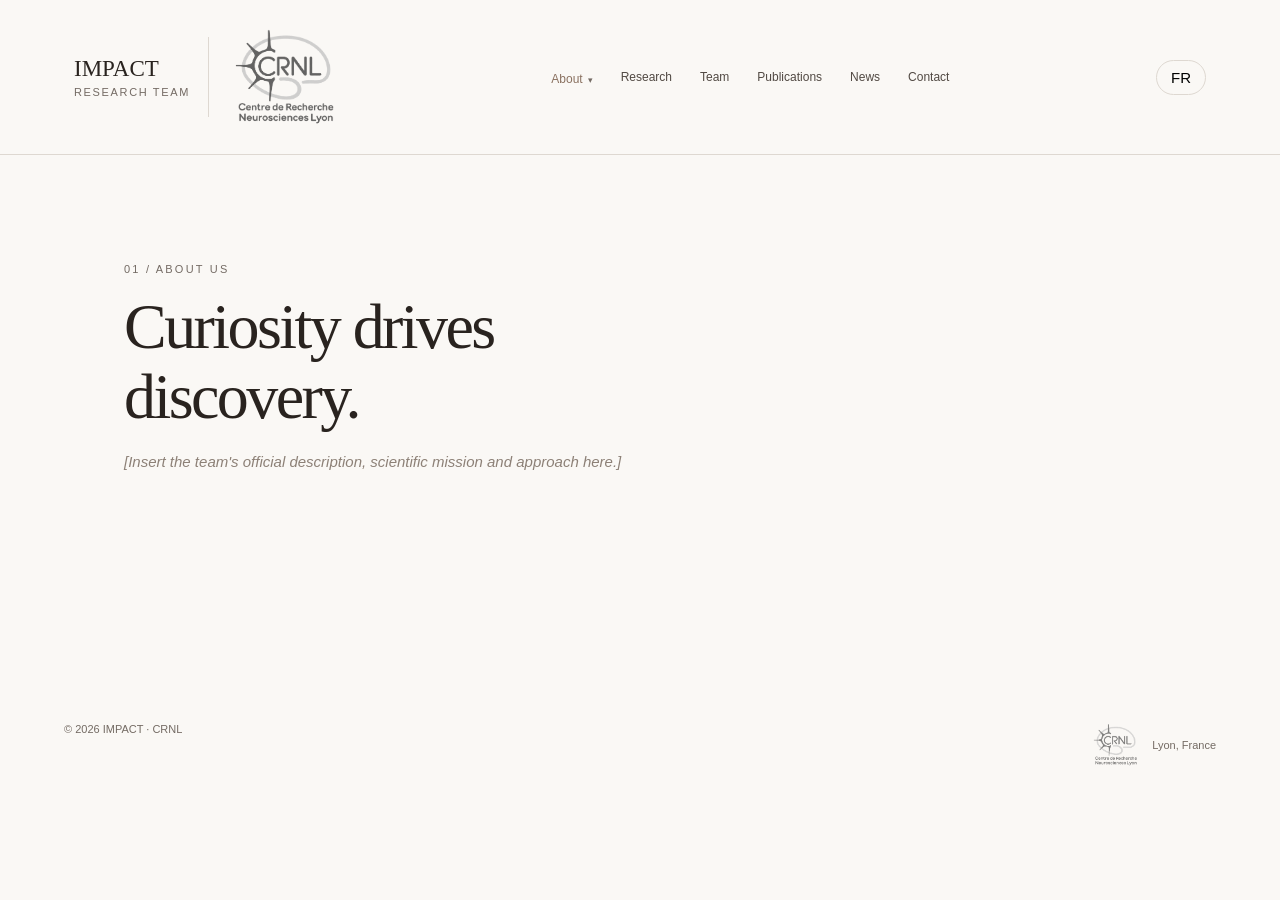
==== about.html @ 152c6921 "Add files via upload" ====
<!doctype html>
<html lang="en">
 <head>
  <meta charset="utf-8"/>
  <meta content="width=device-width, initial-scale=1" name="viewport"/>
  <meta content="IMPACT, a research team at the Centre de Recherche en Neurosciences de Lyon (CRNL)." name="description"/>
  <title>About — IMPACT · CRNL</title>
  <link rel="stylesheet" href="style.css"/>
 </head>
 <body data-page="about">
  <header>
   <div class="nav">

<!-- IMPACT TEAM AND CRNL AFFILIATION -->
<div class="brand-group">

  <a class="logo" href="index.html">
    IMPACT
    <small>RESEARCH TEAM</small>
  </a>

  <div class="brand-divider"></div>

  <a
    class="crnl-brand"
    href="https://www.crnl.fr/"
    target="_blank"
    rel="noopener noreferrer"
    aria-label="Centre de Recherche en Neurosciences de Lyon"
  >
    <img
      src="crnl-logo.png"
      alt="CRNL – Centre de Recherche en Neurosciences de Lyon"
      title="Centre de Recherche en Neurosciences de Lyon"
      class="crnl-logo"
      onerror="this.closest('.crnl-brand').style.display='none'; document.querySelector('.brand-divider').style.display='none';"
    />
  </a>

</div>

    <nav>
     <div class="dropdown">
      <a data-en="About" data-fr="À propos" href="about.html" data-page="about">About</a>
      <div class="dropdown-menu">
       <div class="dropdown-menu-inner">
        <a data-en="A CRNL team" data-fr="Une équipe du CRNL" href="about.html">A CRNL team</a>
       </div>
      </div>
     </div>
     <a data-en="Research" data-fr="Recherche" href="research.html" data-page="research">Research</a>
     <a data-en="Team" data-fr="Équipe" href="team.html" data-page="team">Team</a>
     <a href="publications.html" data-page="publications">Publications</a>
     <a data-en="News" data-fr="Actualités" href="news.html" data-page="news">News</a>
     <a href="contact.html" data-page="contact">Contact</a>
    </nav>
    <button aria-label="Change language" class="language" id="language">
     FR
    </button>
   </div>
  </header>
  <main class="page">
   <section class="section" id="about">
    <div class="eyebrow" data-en="01 / About us" data-fr="01 / À propos">
     01 / About us
    </div>
    <h2 data-en="Curiosity drives&lt;br&gt;discovery." data-fr="La curiosité nourrit&lt;br&gt;la découverte.">
     Curiosity drives
     <br/>
     discovery.
    </h2>
    <p class="intro placeholder" data-en="[Insert the team's official description, scientific mission and approach here.]" data-fr="[Insérer ici la présentation officielle de l'équipe, ses objectifs scientifiques et son approche.]">
     [Insert the team's official description, scientific mission and approach here.]
    </p>
   </section>
  </main>
  <footer>
   <span>
    ©
    <span id="year">
    </span>
    IMPACT · CRNL
   </span>
   <a class="footer-brand" href="https://www.crnl.fr/" target="_blank" rel="noopener noreferrer">
    <img src="crnl-logo.png" alt="CRNL" class="footer-logo" onerror="this.style.display='none'"/>
    Lyon, France
   </a>
  </footer>
  <script src="main.js"></script>
 </body>
</html>
---- style.css ----
:root {
  --paper:#faf8f5;
  --ink:#29231f;
  --soft:#f0ebe5;
  --line:#ded8d1;
  --muted:#746b64;
  --accent:#8a7160;
}

* {
  box-sizing:border-box;
}

html {
  scroll-behavior:smooth;
}

body {
  margin:0;
  background:var(--paper);
  color:var(--ink);
  font-family:Arial,Helvetica,sans-serif;
  font-size:15px;
}

h1,h2,h3,.logo,.serif {
  font-family:Georgia,'Times New Roman',serif;
  font-weight:400;
}

a {
  color:inherit;
  text-decoration:none;
}

button {
  font:inherit;
}

header {
  position:relative;
  z-index:3;
  border-bottom:1px solid var(--line);
}

.nav {
  max-width:1260px;
  margin:auto;
  padding:27px 5%;
  display:flex;
  justify-content:space-between;
  align-items:center;
  gap:20px;
}

.logo {
  font-size:23px;
  white-space:nowrap;
}

.logo small {
  font:11px Arial,sans-serif;
  letter-spacing:.15em;
  color:var(--muted);
  display:block;
  margin-top:4px;
}

nav {
  display:flex;
  gap:28px;
  align-items:center;
}

nav a {
  font-size:12px;
  color:#514943;
}

nav a:hover,.link:hover {
  color:var(--accent);
}

.language {
  background:transparent;
  border:1px solid var(--line);
  border-radius:30px;
  padding:8px 14px;
  cursor:pointer;
}

.hero {
  max-width:1260px;
  margin:auto;
  min-height:610px;
  padding:55px 5% 25px;
  display:grid;
  grid-template-columns:1.06fr .94fr;
  align-items:center;
  gap:20px;
}

.eyebrow {
  font-size:11px;
  letter-spacing:.2em;
  text-transform:uppercase;
  color:var(--muted);
  line-height:1.8;
}

.hero h1 {
  font-size:clamp(65px,8.5vw,128px);
  letter-spacing:-.065em;
  line-height:.99;
  margin:34px 0 26px;
}

.hero h1 em {
  font-weight:400;
}

.hero p {
  max-width:410px;
  line-height:1.8;
  color:var(--muted);
  font-size:15px;
}

.link {
  display:inline-block;
  margin-top:25px;
  padding-bottom:8px;
  border-bottom:1px solid var(--ink);
  font-size:13px;
}

.link span {
  margin-left:22px;
}

.brain-wrap {
  position:relative;
  display:flex;
  justify-content:center;
  align-items:center;
  min-height:430px;
}

.brain {
  width:100%;
  max-width:610px;
  object-fit:contain;
  animation:float 8s ease-in-out infinite;
  filter:drop-shadow(0 18px 25px rgba(60,45,35,.08));
}

.brain-wrap:after {
  content:'NEURAL NETWORKS  /  IMPACT';
  position:absolute;
  bottom:15px;
  right:0;
  font-size:9px;
  letter-spacing:.22em;
  color:#a49a91;
}

@keyframes float {
  0%,100% {
    transform:translateY(0) rotate(-1deg);
  }

  50% {
    transform:translateY(-17px) rotate(1deg);
  }

}

.strip {
  border-top:1px solid var(--line);
  border-bottom:1px solid var(--line);
  background:#f5f1ec;
}

.strip-inner {
  max-width:1260px;
  margin:auto;
  display:grid;
  grid-template-columns:1.3fr repeat(3,1fr);
  min-height:125px;
}

.strip-intro,.strip-item {
  padding:28px 25px;
  border-right:1px solid var(--line);
}

.strip-intro {
  font:29px/1.15 Georgia,serif;
}

.strip-item {
  display:flex;
  align-items:center;
  justify-content:space-between;
  gap:10px;
  font-size:13px;
}

.strip-item span {
  color:#9b8c80;
}

.section {
  max-width:1160px;
  margin:auto;
  padding:105px 5%;
}

.section-head {
  display:flex;
  align-items:end;
  justify-content:space-between;
  gap:25px;
  margin-bottom:35px;
}

.section h2 {
  font-size:clamp(38px,5vw,65px);
  letter-spacing:-.04em;
  line-height:1.1;
  margin:12px 0;
}

.intro {
  max-width:700px;
  color:var(--muted);
  line-height:1.9;
}

.tiles {
  display:grid;
  grid-template-columns:repeat(3,1fr);
  gap:16px;
}

.tile {
  min-height:260px;
  background:#f1ede8;
  padding:28px;
  display:flex;
  flex-direction:column;
  justify-content:space-between;
}

.tile:nth-child(2) {
  background:#ebe4dd;
}

.tile:nth-child(3) {
  background:#e7e0d8;
}

.tile .number {
  font:12px Arial;
  color:#8d8177;
}

.tile h3 {
  font-size:29px;
  line-height:1.2;
  margin:0 0 10px;
}

.tile p {
  color:var(--muted);
  line-height:1.7;
  margin:0;
  font-size:13px;
}

.simple-list {
  border-top:1px solid var(--line);
}

.simple-list a,.simple-list .entry {
  padding:22px 0;
  border-bottom:1px solid var(--line);
  display:flex;
  align-items:center;
  justify-content:space-between;
  gap:20px;
}

.simple-list strong {
  font-weight:400;
  font-size:16px;
}

.simple-list span {
  color:var(--muted);
  font-size:12px;
}

.contact {
  background:#eee8e1;
  max-width:none;
}

.contact .inner {
  max-width:1050px;
  margin:auto;
  padding:90px 5%;
}

.contact h2 {
  font-size:clamp(44px,7vw,88px);
  margin:15px 0;
}

footer {
  padding:28px 5%;
  display:flex;
  justify-content:space-between;
  gap:15px;
  color:var(--muted);
  font-size:11px;
}

.placeholder {
  font-style:italic;
  color:#8d8177;
}

@media(max-width:800px) {
  .nav {
    flex-wrap:wrap;
  }

  .nav nav {
    order:3;
    width:100%;
    overflow:auto;
    gap:18px;
  }

  .hero {
    grid-template-columns:1fr;
    padding-top:65px;
    min-height:0;
  }

  .hero h1 {
    font-size:clamp(60px,14vw,100px);
  }

  .brain-wrap {
    min-height:270px;
  }

  .brain {
    max-width:430px;
  }

  .strip-inner {
    grid-template-columns:1fr 1fr;
  }

  .strip-intro,.strip-item {
    border-bottom:1px solid var(--line);
  }

  .tiles {
    grid-template-columns:1fr;
  }

  .tile {
    min-height:190px;
  }

  .section {
    padding:75px 6%;
  }

  .section-head {
    align-items:start;
    flex-direction:column;
  }

}

@media(prefers-reduced-motion:reduce) {
  .brain {
    animation:none;
  }

  html {
    scroll-behavior:auto;
  }

}
   
/* =====================================
   IMPACT + CRNL (minimal)
   ===================================== */

.brand-group {
  display: flex;
  align-items: center;
  gap: 18px;
}

.brand-divider {
  width: 1px;
  height: 80px;
  background: var(--line);
}

.crnl-brand {
  display: flex;
  align-items: center;
}

/* Logo in soft grey, original colours on hover */
.crnl-logo {
  height: 100px;
  width: auto;
  object-fit: contain;
  filter: grayscale(1);
  opacity: .75;
  transition: filter .3s, opacity .3s;
}

.crnl-brand:hover .crnl-logo {
  filter: none;
  opacity: 1;
}

/* Small affiliation line above the title */
.affiliation {
  font-size: 11px;
  letter-spacing: .2em;
  text-transform: uppercase;
  color: var(--accent);
}

/* Footer logo */
.footer-brand {
  display: flex;
  align-items: center;
  gap: 10px;
}

.footer-logo {
  height: 44px;
  width: auto;
  filter: grayscale(1);
  opacity: .6;
}

@media (max-width: 800px) {
  .brand-group { gap: 12px; }
  .crnl-logo { height: 64px; }
  .brand-divider { height: 50px; }
}

/* =====================================
   DROPDOWN MENU (hover on "About")
   ===================================== */

.dropdown {
  position: relative;
}

.dropdown > a::after {
  content: '\25BE';
  font-size: 9px;
  margin-left: 5px;
  color: var(--muted);
}

.dropdown-menu {
  position: absolute;
  top: 100%;
  left: -18px;
  min-width: 190px;
  padding: 18px 0 8px;
  opacity: 0;
  visibility: hidden;
  transform: translateY(-4px);
  transition: opacity .2s, transform .2s, visibility .2s;
}

.dropdown-menu-inner {
  background: var(--paper);
  border: 1px solid var(--line);
  padding: 8px 0;
}

.dropdown-menu a {
  display: block;
  padding: 10px 18px;
  font-size: 12px;
  white-space: nowrap;
}

.dropdown-menu a:hover {
  background: var(--soft);
}

.dropdown:hover .dropdown-menu,
.dropdown:focus-within .dropdown-menu,
.dropdown.open .dropdown-menu {
  opacity: 1;
  visibility: visible;
  transform: translateY(0);
}

nav a.active {
  color: var(--accent);
}

/* Inner pages: space below the header */
.page {
  min-height: 60vh;
}
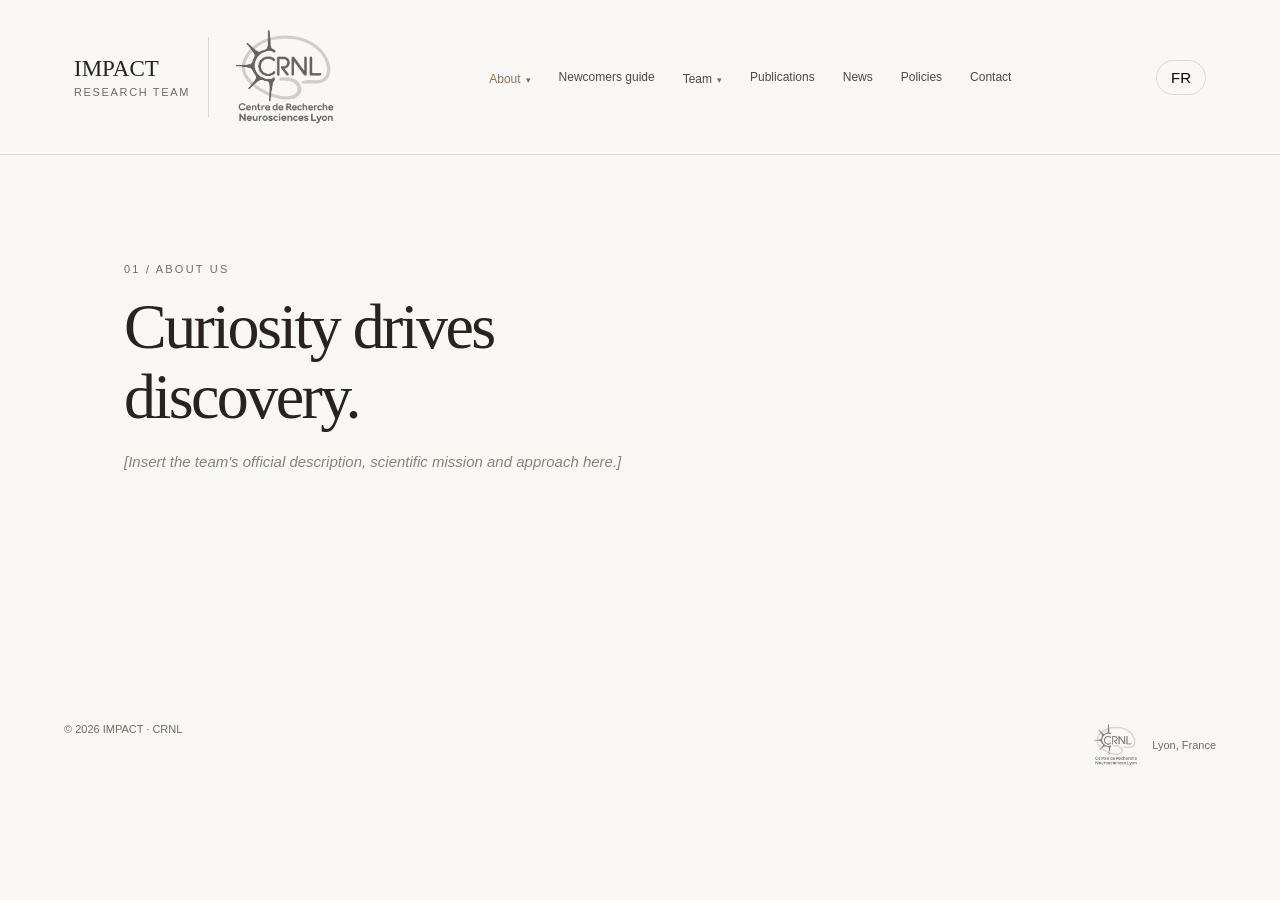
==== commit 1c44f674: "Add files via upload" ====
--- a/about.html
+++ b/about.html
@@ -48,10 +48,19 @@
        </div>
       </div>
      </div>
-     <a data-en="Research" data-fr="Recherche" href="research.html" data-page="research">Research</a>
-     <a data-en="Team" data-fr="Équipe" href="team.html" data-page="team">Team</a>
+     <a data-en="Newcomers guide" data-fr="Guide des nouveaux arrivants" href="newcomers.html" data-page="newcomers">Newcomers guide</a>
+     <div class="dropdown">
+      <a data-en="Team" data-fr="Équipe" href="team.html" data-page="team">Team</a>
+      <div class="dropdown-menu">
+       <div class="dropdown-menu-inner">
+        <a data-en="Researchers" data-fr="Chercheurs" href="team.html#researchers">Researchers</a>
+        <a data-en="Technical staff" data-fr="Personnel technique" href="team.html#technical-staff">Technical staff</a>
+       </div>
+      </div>
+     </div>
      <a href="publications.html" data-page="publications">Publications</a>
      <a data-en="News" data-fr="Actualités" href="news.html" data-page="news">News</a>
+     <a data-en="Policies" data-fr="Règles et chartes" href="policies.html" data-page="policies">Policies</a>
      <a href="contact.html" data-page="contact">Contact</a>
     </nav>
     <button aria-label="Change language" class="language" id="language">
--- a/style.css
+++ b/style.css
@@ -154,15 +154,6 @@
   filter:drop-shadow(0 18px 25px rgba(60,45,35,.08));
 }
 
-.brain-wrap:after {
-  content:'NEURAL NETWORKS  /  IMPACT';
-  position:absolute;
-  bottom:15px;
-  right:0;
-  font-size:9px;
-  letter-spacing:.22em;
-  color:#a49a91;
-}
 
 @keyframes float {
   0%,100% {
@@ -523,3 +514,14 @@
 .page {
   min-height: 60vh;
 }
+
+/* Sub-headings inside a page (e.g. Researchers / Technical staff) */
+.subhead {
+  font-size: 26px;
+  margin: 55px 0 12px;
+  scroll-margin-top: 30px;
+}
+
+.subhead:first-of-type {
+  margin-top: 35px;
+}
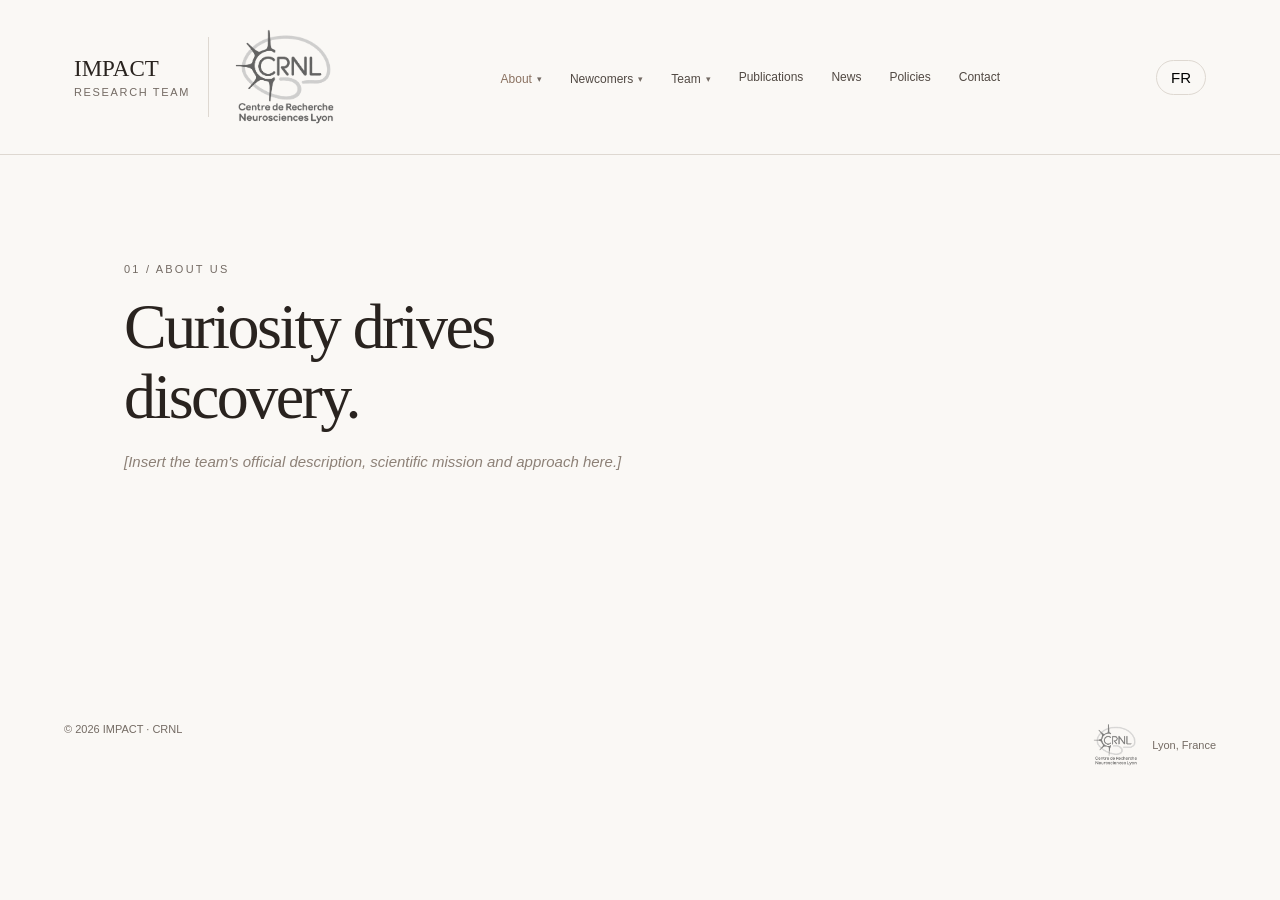
==== commit 426ddfc8: "Add files via upload" ====
--- a/about.html
+++ b/about.html
@@ -48,7 +48,14 @@
        </div>
       </div>
      </div>
-     <a data-en="Newcomers guide" data-fr="Guide des nouveaux arrivants" href="newcomers.html" data-page="newcomers">Newcomers guide</a>
+     <div class="dropdown">
+      <a data-en="Newcomers" data-fr="Nouveaux arrivants" href="newcomers.html" data-page="newcomers">Newcomers</a>
+      <div class="dropdown-menu">
+       <div class="dropdown-menu-inner">
+        <a data-en="Guide" data-fr="Guide" href="newcomers.html">Guide</a>
+       </div>
+      </div>
+     </div>
      <div class="dropdown">
       <a data-en="Team" data-fr="Équipe" href="team.html" data-page="team">Team</a>
       <div class="dropdown-menu">
--- a/style.css
+++ b/style.css
@@ -525,3 +525,1441 @@
 .subhead:first-of-type {
   margin-top: 35px;
 }
+
+/* Keep every menu item on one line */
+nav a {
+  white-space: nowrap;
+}
+
+nav .dropdown > a {
+  display: inline-flex;
+  align-items: center;
+}
+
+/* Medium screens: tighter menu so everything fits on one line */
+@media (max-width: 1150px) and (min-width: 801px) {
+  .nav { padding-left: 3%; padding-right: 3%; gap: 14px; }
+  nav { gap: 15px; }
+  nav a { font-size: 11px; }
+  .crnl-logo { height: 80px; }
+  .brand-divider { height: 64px; }
+}
+
+/* Small screens: menu on its own row under the logos (dropdowns stay visible) */
+@media (max-width: 950px) {
+  .nav { flex-wrap: wrap; }
+  .nav nav {
+    order: 3;
+    width: 100%;
+    flex-wrap: wrap;
+    overflow: visible;
+    gap: 10px 18px;
+  }
+  .dropdown-menu { z-index: 10; }
+}
+
+
+/* =====================================
+   STORY PAGES (Apple-like scrolling sections)
+   ===================================== */
+
+.story-hero {
+  position: relative;
+  min-height: calc(100vh - 155px);
+  display: flex;
+  align-items: center;
+  justify-content: center;
+  text-align: center;
+  padding: 60px 6%;
+  overflow: hidden;
+}
+
+/* soft warm glow behind the text */
+.story-hero::before {
+  content: '';
+  position: absolute;
+  width: 70vmax;
+  height: 70vmax;
+  left: 50%;
+  top: 50%;
+  transform: translate(-50%, -50%);
+  background: radial-gradient(circle, rgba(138,113,96,.13) 0%, rgba(138,113,96,0) 60%);
+  pointer-events: none;
+}
+
+.story-hero-inner {
+  position: relative;
+  max-width: 980px;
+  will-change: transform, opacity;
+}
+
+.story-title {
+  font-size: clamp(54px, 8.5vw, 124px);
+  letter-spacing: -.055em;
+  line-height: 1.02;
+  margin: 26px 0 30px;
+}
+
+.story-title .line {
+  display: block;
+}
+
+.story-title em {
+  color: var(--accent);
+}
+
+.story-lead {
+  max-width: 560px;
+  margin: 0 auto;
+  font-size: clamp(17px, 1.6vw, 21px);
+  line-height: 1.7;
+  color: var(--muted);
+}
+
+/* "Scroll" cue with a moving line */
+.scroll-cue {
+  position: absolute;
+  bottom: 34px;
+  left: 50%;
+  transform: translateX(-50%);
+  display: flex;
+  flex-direction: column;
+  align-items: center;
+  gap: 10px;
+  font-size: 10px;
+  letter-spacing: .25em;
+  text-transform: uppercase;
+  color: var(--muted);
+}
+
+.scroll-cue i {
+  display: block;
+  width: 1px;
+  height: 44px;
+  background: linear-gradient(var(--muted), transparent);
+  animation: cue 2.2s ease-in-out infinite;
+  transform-origin: top;
+}
+
+@keyframes cue {
+  0%   { transform: scaleY(0); opacity: 1; }
+  60%  { transform: scaleY(1); opacity: 1; }
+  100% { transform: scaleY(1); opacity: 0; }
+}
+
+.story-section {
+  min-height: 85vh;
+  display: flex;
+  align-items: center;
+  padding: 100px 8%;
+  border-top: 1px solid var(--line);
+}
+
+.story-section:nth-of-type(odd) {
+  background: #f5f1ec;
+}
+
+.story-inner {
+  max-width: 900px;
+  margin: auto;
+  width: 100%;
+}
+
+.story-number {
+  font: 12px Arial, sans-serif;
+  letter-spacing: .2em;
+  color: var(--accent);
+}
+
+.story-section h2 {
+  font-size: clamp(42px, 6vw, 84px);
+  letter-spacing: -.045em;
+  line-height: 1.05;
+  margin: 18px 0 22px;
+}
+
+.story-section p {
+  font-size: 18px;
+  line-height: 1.8;
+  color: var(--muted);
+  max-width: 620px;
+}
+
+/* Elements appear (fade + slide up) when they come into view */
+.reveal {
+  opacity: 0;
+  transform: translateY(28px);
+  transition: opacity 1s cubic-bezier(.2,.7,.2,1), transform 1s cubic-bezier(.2,.7,.2,1);
+}
+
+.reveal.visible {
+  opacity: 1;
+  transform: none;
+}
+
+.delay-1 { transition-delay: .15s; }
+.delay-2 { transition-delay: .35s; }
+.delay-3 { transition-delay: .7s; }
+
+.scroll-cue.reveal { transform: translate(-50%, 28px); }
+.scroll-cue.reveal.visible { transform: translate(-50%, 0); }
+
+@media (prefers-reduced-motion: reduce) {
+  .reveal { opacity: 1; transform: none; transition: none; }
+  .scroll-cue i { animation: none; }
+}
+
+
+/* ----- Story: section elements ----- */
+.story-section h2 em { color: var(--accent); }
+
+.acronym {
+  display: flex;
+  flex-wrap: wrap;
+  gap: 6px 22px;
+  margin: 10px 0 50px;
+  font-family: Georgia, 'Times New Roman', serif;
+  font-size: clamp(22px, 2.6vw, 34px);
+  color: #a79a8f;
+}
+
+.acronym b {
+  font-weight: 400;
+  color: var(--ink);
+}
+
+.story-columns {
+  display: grid;
+  grid-template-columns: 1.6fr 1fr;
+  gap: 60px;
+  align-items: center;
+}
+
+.stat {
+  border-left: 1px solid var(--line);
+  padding-left: 35px;
+}
+
+.stat-number {
+  font: clamp(80px, 10vw, 140px)/1 Georgia, serif;
+  letter-spacing: -.05em;
+  color: var(--accent);
+}
+
+.stat-label {
+  margin-top: 10px;
+  font-size: 14px;
+  line-height: 1.6;
+  color: var(--muted);
+}
+
+.leads-title {
+  margin: 70px 0 18px;
+  font-size: 11px;
+  letter-spacing: .2em;
+  text-transform: uppercase;
+  color: var(--muted);
+}
+
+.leads {
+  display: grid;
+  grid-template-columns: 1fr 1fr;
+  gap: 16px;
+}
+
+.lead-card, .org-card {
+  background: var(--paper);
+  border: 1px solid var(--line);
+  border-radius: 18px;
+  padding: 28px 30px;
+  transition: transform .35s ease, box-shadow .35s ease;
+}
+
+.lead-card:hover, .org-card:hover {
+  transform: translateY(-4px);
+  box-shadow: 0 18px 35px rgba(60,45,35,.07);
+}
+
+.lead-card strong {
+  display: block;
+  font: 26px/1.2 Georgia, serif;
+  margin-bottom: 8px;
+}
+
+.lead-card span {
+  font-size: 13px;
+  color: var(--muted);
+}
+
+.story-section .story-inner { max-width: 1000px; }
+
+.org-grid {
+  display: grid;
+  grid-template-columns: 1fr 1fr;
+  gap: 16px;
+  margin-top: 45px;
+}
+
+.org-acronym {
+  font: clamp(38px, 4.5vw, 56px)/1 Georgia, serif;
+  letter-spacing: -.03em;
+  color: var(--accent);
+}
+
+.org-name {
+  margin: 12px 0 14px;
+  font-size: 13px;
+  font-weight: 600;
+  color: var(--ink);
+}
+
+.story-section .org-card p {
+  font-size: 15px;
+  line-height: 1.7;
+  margin: 0;
+}
+
+.good-to-know {
+  margin-top: 40px;
+  padding: 26px 30px;
+  border-radius: 18px;
+  background: #ebe4dd;
+}
+
+.gtk-label {
+  font-size: 11px;
+  letter-spacing: .2em;
+  text-transform: uppercase;
+  color: var(--accent);
+  margin-bottom: 10px;
+}
+
+.story-section .good-to-know p {
+  margin: 0;
+  font-size: 16px;
+  max-width: none;
+}
+
+@media (max-width: 800px) {
+  .story-columns, .leads, .org-grid { grid-template-columns: 1fr; }
+  .stat { border-left: none; padding-left: 0; }
+}
+
+
+/* ----- Institutional diagram ----- */
+:root {
+  --org: #e9ddd0;      /* research organisations */
+  --org-ink: #7d5f49;
+  --uni: #dfe4dc;      /* universities */
+  --uni-ink: #56654f;
+  --lab: #29231f;      /* CRNL */
+  --team: #8a7160;     /* IMPACT */
+}
+
+.org-diagram {
+  margin: 60px 0 30px;
+  display: flex;
+  flex-direction: column;
+  align-items: center;
+}
+
+.tier-labels, .tier-top {
+  width: 100%;
+  display: grid;
+  grid-template-columns: repeat(4, 1fr);
+  gap: 14px;
+}
+
+.tier-label {
+  grid-column: span 2;
+  text-align: center;
+  font-size: 11px;
+  letter-spacing: .2em;
+  text-transform: uppercase;
+  padding-bottom: 12px;
+  border-bottom: 2px solid;
+  margin-bottom: 14px;
+}
+
+.tier-label.kind-org { color: var(--org-ink); border-color: var(--org); }
+.tier-label.kind-uni { color: var(--uni-ink); border-color: var(--uni); }
+
+.node {
+  position: relative;
+  border-radius: 16px;
+  padding: 22px 18px;
+  text-align: center;
+}
+
+.node b {
+  display: block;
+  font: 400 clamp(26px, 3vw, 38px)/1.1 Georgia, serif;
+  letter-spacing: -.02em;
+  margin-bottom: 8px;
+}
+
+.node span {
+  display: block;
+  font-size: 12.5px;
+  line-height: 1.5;
+}
+
+.tier-top .node.kind-org { background: var(--org); color: var(--org-ink); }
+.tier-top .node.kind-uni { background: var(--uni); color: var(--uni-ink); }
+.tier-top .node b { color: var(--ink); }
+
+/* line from each top box down to the bracket */
+.tier-top .node::after {
+  content: '';
+  position: absolute;
+  left: 50%;
+  bottom: -26px;
+  width: 1px;
+  height: 26px;
+  background: #b9ada3;
+}
+
+.bracket {
+  width: 75%;
+  height: 26px;
+  margin-top: 26px;
+  border-top: 1px solid #b9ada3;
+  position: relative;
+}
+
+.stem {
+  position: relative;
+  height: 64px;
+  display: flex;
+  align-items: center;
+  margin-top: -26px;
+}
+
+.stem + .node, .bracket + .stem { margin-top: 0; }
+
+.stem::before {
+  content: '';
+  position: absolute;
+  left: 50%;
+  top: 0;
+  bottom: 0;
+  width: 1px;
+  background: #b9ada3;
+}
+
+.stem span {
+  position: relative;
+  margin-left: calc(50% + 14px);
+  white-space: nowrap;
+  font-size: 11px;
+  letter-spacing: .15em;
+  text-transform: uppercase;
+  color: var(--muted);
+}
+
+.stem { width: 100%; }
+.bracket + .stem { margin-top: -26px; }
+
+.node-lab, .node-team {
+  width: min(560px, 100%);
+  padding: 30px 30px 28px;
+}
+
+.node-lab { background: var(--lab); color: #e9e2db; }
+.node-lab b { color: #fff; font-size: clamp(40px, 5vw, 60px); }
+
+.node-team { background: var(--team); color: #f6efe8; }
+.node-team b { color: #fff; font-size: clamp(40px, 5vw, 60px); }
+
+.node-kicker {
+  font-size: 10px !important;
+  letter-spacing: .25em;
+  text-transform: uppercase;
+  opacity: .75;
+  margin-bottom: 10px;
+}
+
+.chips {
+  display: flex;
+  flex-wrap: wrap;
+  justify-content: center;
+  gap: 8px;
+  margin-top: 18px;
+}
+
+.chips i {
+  font-style: normal;
+  font-size: 12px;
+  padding: 6px 12px;
+  border-radius: 30px;
+  border: 1px solid rgba(255,255,255,.25);
+}
+
+/* key distinction */
+.takeaway {
+  margin-top: 50px;
+  padding: 30px;
+  border-radius: 18px;
+  background: var(--paper);
+  border: 1px solid var(--line);
+}
+
+.takeaway-grid {
+  display: grid;
+  grid-template-columns: repeat(4, 1fr);
+  gap: 22px;
+}
+
+.takeaway-grid div {
+  font-size: 14px;
+  line-height: 1.55;
+  color: var(--muted);
+}
+
+.takeaway-grid b {
+  display: block;
+  font: 400 21px Georgia, serif;
+  color: var(--ink);
+  margin: 10px 0 4px;
+}
+
+.dot {
+  display: inline-block;
+  width: 12px;
+  height: 12px;
+  border-radius: 50%;
+}
+
+.dot.kind-org { background: #d9c3ad; }
+.dot.kind-uni { background: #b9c6b2; }
+.dot.kind-lab { background: var(--lab); }
+.dot.kind-team { background: var(--team); }
+
+.org-tag {
+  display: inline-block;
+  font-size: 10px;
+  letter-spacing: .15em;
+  text-transform: uppercase;
+  padding: 5px 11px;
+  border-radius: 30px;
+  margin-bottom: 16px;
+}
+
+.org-tag.kind-org { background: var(--org); color: var(--org-ink); }
+.org-tag.kind-uni { background: var(--uni); color: var(--uni-ink); }
+.org-tag.kind-lab { background: var(--lab); color: #fff; }
+
+@media (max-width: 800px) {
+  .tier-labels { display: none; }
+  .tier-top { grid-template-columns: 1fr 1fr; }
+  .tier-top .node::after, .bracket { display: none; }
+  .bracket + .stem { margin-top: 0; }
+  .takeaway-grid { grid-template-columns: 1fr 1fr; }
+}
+
+.node-lab + .stem { margin-top: 0; height: 54px; }
+
+@media (max-width: 800px) {
+  .stem span { white-space: normal; max-width: calc(50% - 20px); font-size: 9.5px; line-height: 1.4; }
+}
+
+
+/* ----- Site map with "We are here" marker ----- */
+.site-map {
+  margin: 70px 0 0;
+  display: grid;
+  grid-template-columns: 1.35fr 1fr;
+  gap: 50px;
+  align-items: center;
+}
+
+.map-frame {
+  position: relative;
+  border-radius: 18px;
+  overflow: hidden;
+  box-shadow: 0 25px 50px rgba(60,45,35,.12);
+}
+
+.map-frame img {
+  display: block;
+  width: 100%;
+  height: auto;
+}
+
+.map-pin {
+  position: absolute;
+  width: 74px;
+  height: 34px;
+  transform: translate(-50%, -50%);
+  border: 3px solid #fff;
+  border-radius: 30px;
+  box-shadow: 0 0 0 3px var(--accent);
+  animation: pin 2s ease-out infinite;
+  pointer-events: none;
+}
+
+.map-pin-soft {
+  width: 150px;
+  height: 46px;
+  border-color: rgba(255,255,255,.7);
+  box-shadow: none;
+  animation: none;
+  opacity: .0;
+}
+
+@keyframes pin {
+  0%   { box-shadow: 0 0 0 3px var(--accent), 0 0 0 0 rgba(255,255,255,.7); }
+  70%  { box-shadow: 0 0 0 3px var(--accent), 0 0 0 16px rgba(255,255,255,0); }
+  100% { box-shadow: 0 0 0 3px var(--accent), 0 0 0 0 rgba(255,255,255,0); }
+}
+
+.map-callout {
+  position: absolute;
+  transform: translate(-50%, calc(-100% - 30px));
+  background: var(--accent);
+  color: #fff;
+  font-size: 12px;
+  letter-spacing: .08em;
+  padding: 7px 13px;
+  border-radius: 30px;
+  white-space: nowrap;
+  box-shadow: 0 8px 18px rgba(0,0,0,.2);
+}
+
+.map-callout::after {
+  content: '';
+  position: absolute;
+  left: 50%;
+  bottom: -5px;
+  width: 10px;
+  height: 10px;
+  background: var(--accent);
+  transform: translateX(-50%) rotate(45deg);
+}
+
+.site-map h3 {
+  font-size: clamp(30px, 3.4vw, 44px);
+  letter-spacing: -.035em;
+  line-height: 1.12;
+  margin: 0 0 18px;
+}
+
+.site-map h3 em { color: var(--accent); }
+
+.story-section .site-map p {
+  font-size: 16px;
+  margin: 0;
+}
+
+@media (max-width: 800px) {
+  .site-map { grid-template-columns: 1fr; gap: 28px; }
+  .map-pin { width: 48px; height: 24px; }
+  .map-callout { font-size: 10px; transform: translate(-50%, calc(-100% - 20px)); }
+}
+
+@media (prefers-reduced-motion: reduce) {
+  .map-pin { animation: none; }
+}
+
+
+/* ----- Getting to the lab ----- */
+.travel-block {
+  margin-top: 60px;
+  padding-top: 40px;
+  border-top: 1px solid var(--line);
+}
+
+.travel-head {
+  display: flex;
+  align-items: center;
+  gap: 16px;
+}
+
+.travel-head h3 {
+  font-size: clamp(30px, 3.6vw, 46px);
+  letter-spacing: -.035em;
+  margin: 0;
+}
+
+.travel-icon {
+  width: 56px;
+  height: 56px;
+  border-radius: 50%;
+  background: var(--soft);
+  display: inline-flex;
+  align-items: center;
+  justify-content: center;
+  font-size: 26px;
+}
+
+.big-quote {
+  margin: 45px 0 35px;
+  font: italic clamp(30px, 4.2vw, 56px)/1.15 Georgia, serif;
+  letter-spacing: -.03em;
+  color: var(--accent);
+}
+
+.bike-text .stat-number { font-size: clamp(54px, 6.5vw, 86px); }
+
+.plans {
+  display: grid;
+  grid-template-columns: repeat(3, 1fr);
+  gap: 16px;
+}
+
+.plan {
+  background: var(--paper);
+  border: 1px solid var(--line);
+  border-radius: 20px;
+  padding: 28px 26px;
+  display: flex;
+  flex-direction: column;
+  gap: 14px;
+  transition: transform .35s ease, box-shadow .35s ease;
+}
+
+.plan:hover {
+  transform: translateY(-4px);
+  box-shadow: 0 18px 35px rgba(60,45,35,.08);
+}
+
+.plan:nth-child(3) {
+  background: var(--lab);
+  border-color: var(--lab);
+  color: #e9e2db;
+}
+
+.plan-kicker {
+  font-size: 11px;
+  letter-spacing: .18em;
+  text-transform: uppercase;
+  color: var(--accent);
+}
+
+.plan:nth-child(3) .plan-kicker { color: #cdb7a6; }
+
+.plan-price {
+  font: 400 54px/1 Georgia, serif;
+  letter-spacing: -.03em;
+}
+
+.plan-price small {
+  font: 15px Arial, sans-serif;
+  letter-spacing: 0;
+  color: var(--muted);
+  margin-left: 4px;
+}
+
+.plan:nth-child(3) .plan-price small { color: #b8aca2; }
+
+.story-section .plan .plan-how {
+  font-size: 13.5px;
+  line-height: 1.6;
+  margin: 0 0 6px;
+}
+
+.plan:nth-child(3) .plan-how { color: #c9bfb6; }
+
+.plan-row {
+  display: flex;
+  gap: 12px;
+  align-items: flex-start;
+  padding-top: 14px;
+  border-top: 1px solid var(--line);
+  font-size: 13px;
+  line-height: 1.5;
+  color: var(--muted);
+}
+
+.plan:nth-child(3) .plan-row { border-color: rgba(255,255,255,.15); color: #c9bfb6; }
+
+.plan-row b {
+  display: block;
+  color: var(--ink);
+  font-weight: 600;
+  margin-bottom: 2px;
+}
+
+.plan:nth-child(3) .plan-row b { color: #fff; }
+
+.plan-icon {
+  flex: none;
+  width: 30px;
+  height: 30px;
+  border-radius: 50%;
+  background: var(--soft);
+  color: var(--accent);
+  display: inline-flex;
+  align-items: center;
+  justify-content: center;
+  font-size: 15px;
+}
+
+.plan-icon.elec { background: var(--accent); color: #fff; }
+.plan:nth-child(3) .plan-icon { background: rgba(255,255,255,.12); color: #fff; }
+.plan:nth-child(3) .plan-icon.elec { background: var(--accent); }
+
+.story-section .fine-print {
+  margin-top: 18px;
+  font-size: 12.5px;
+  max-width: none;
+}
+
+@media (max-width: 800px) {
+  .plans { grid-template-columns: 1fr; }
+}
+
+
+/* ----- Housing section ----- */
+.updated-pill {
+  display: inline-block;
+  font-size: 11px;
+  letter-spacing: .08em;
+  padding: 7px 14px;
+  border-radius: 30px;
+  background: var(--soft);
+  color: var(--accent);
+  margin-bottom: 24px;
+}
+
+.travel-block > p { margin-top: 20px; }
+
+.link-grid {
+  display: grid;
+  grid-template-columns: repeat(3, 1fr);
+  gap: 14px;
+  margin-top: 28px;
+}
+
+.link-card {
+  position: relative;
+  display: block;
+  background: var(--paper);
+  border: 1px solid var(--line);
+  border-radius: 16px;
+  padding: 22px 44px 22px 22px;
+  transition: transform .3s ease, box-shadow .3s ease, border-color .3s;
+}
+
+.link-card:hover {
+  transform: translateY(-3px);
+  box-shadow: 0 14px 28px rgba(60,45,35,.08);
+  border-color: var(--accent);
+}
+
+.link-card b {
+  display: block;
+  font: 400 21px Georgia, serif;
+  margin-bottom: 6px;
+}
+
+.link-card span {
+  font-size: 13px;
+  line-height: 1.55;
+  color: var(--muted);
+}
+
+.link-card i {
+  position: absolute;
+  top: 20px;
+  right: 20px;
+  font-style: normal;
+  color: var(--accent);
+}
+
+.callout {
+  margin-top: 22px;
+  padding: 22px 26px;
+  border-radius: 16px;
+}
+
+.callout p { margin: 0 !important; font-size: 15px !important; max-width: none !important; }
+.callout.warn { background: #f3e3da; }
+.callout.warn .gtk-label { color: #a0553a; }
+.callout.tip { background: var(--uni); }
+.callout.tip .gtk-label { color: var(--uni-ink); }
+
+.budget-grid {
+  display: grid;
+  grid-template-columns: repeat(3, 1fr);
+  gap: 14px;
+  margin-top: 28px;
+}
+
+.budget {
+  background: var(--paper);
+  border: 1px solid var(--line);
+  border-radius: 20px;
+  padding: 26px;
+}
+
+.budget b { display: block; font: 400 22px Georgia, serif; }
+.budget > span { font-size: 13px; color: var(--muted); }
+.budget small { font-size: 13px; color: var(--muted); }
+
+.budget-price {
+  font: 400 clamp(36px, 4vw, 50px)/1 Georgia, serif;
+  letter-spacing: -.03em;
+  color: var(--accent);
+  margin: 26px 0 6px;
+  white-space: nowrap;
+}
+
+.area-grid {
+  display: grid;
+  grid-template-columns: repeat(3, 1fr);
+  gap: 14px;
+  margin-top: 28px;
+}
+
+.area {
+  border-top: 2px solid var(--accent);
+  padding: 18px 4px 4px;
+}
+
+.area b { font: 400 22px Georgia, serif; }
+
+.area-sub {
+  display: block;
+  font-size: 11px;
+  letter-spacing: .12em;
+  text-transform: uppercase;
+  color: var(--accent);
+  margin: 6px 0 10px;
+}
+
+.story-section .area p { font-size: 14px; line-height: 1.65; margin: 0; }
+
+.lines {
+  margin-top: 40px;
+  padding: 26px 28px;
+  border-radius: 18px;
+  background: var(--paper);
+  border: 1px solid var(--line);
+}
+
+.line-row {
+  display: flex;
+  align-items: center;
+  gap: 8px;
+  padding: 10px 0;
+  border-bottom: 1px solid var(--line);
+  font-size: 15px;
+}
+
+.line-row > span:last-child { margin-left: 8px; }
+
+.line-badge {
+  display: inline-flex;
+  align-items: center;
+  justify-content: center;
+  min-width: 38px;
+  height: 28px;
+  padding: 0 8px;
+  border-radius: 8px;
+  font-size: 13px;
+  font-weight: 700;
+  color: #fff;
+}
+
+.line-badge.tram { background: #5f7a8c; }
+.line-badge.bus { background: var(--accent); border-radius: 14px; }
+
+.story-section .lines p { margin: 16px 0 0; font-size: 14px; max-width: none; }
+.lines a { color: var(--accent); border-bottom: 1px solid var(--accent); }
+
+.accordion {
+  margin-top: 26px;
+  border-top: 1px solid var(--line);
+}
+
+.accordion details {
+  border-bottom: 1px solid var(--line);
+}
+
+.accordion summary {
+  list-style: none;
+  cursor: pointer;
+  display: flex;
+  justify-content: space-between;
+  align-items: center;
+  padding: 22px 4px;
+  font: 400 22px Georgia, serif;
+}
+
+.accordion summary::-webkit-details-marker { display: none; }
+
+.accordion summary i {
+  position: relative;
+  width: 16px;
+  height: 16px;
+  flex: none;
+}
+
+.accordion summary i::before, .accordion summary i::after {
+  content: '';
+  position: absolute;
+  left: 0;
+  top: 7px;
+  width: 16px;
+  height: 1.5px;
+  background: var(--accent);
+  transition: transform .3s;
+}
+
+.accordion summary i::after { transform: rotate(90deg); }
+.accordion details[open] summary i::after { transform: rotate(0); }
+
+.story-section .accordion p {
+  margin: 0 0 24px;
+  padding: 0 4px;
+  font-size: 15.5px;
+  max-width: 760px;
+}
+
+.story-section .takeaway-text {
+  margin: 0;
+  font: 400 clamp(19px, 2vw, 24px)/1.55 Georgia, serif;
+  color: var(--ink);
+  max-width: none;
+}
+
+@media (max-width: 800px) {
+  .link-grid, .budget-grid, .area-grid { grid-template-columns: 1fr; }
+}
+
+
+/* ----- Mattermost section ----- */
+.cta-box {
+  background: var(--paper);
+  border: 1px solid var(--line);
+  border-radius: 20px;
+  padding: 28px;
+  display: flex;
+  flex-direction: column;
+  gap: 12px;
+}
+
+.cta-box small { font-size: 12.5px; line-height: 1.5; color: var(--muted); margin-top: 4px; }
+
+.btn {
+  display: flex;
+  align-items: center;
+  justify-content: center;
+  gap: 8px;
+  padding: 15px 20px;
+  border-radius: 40px;
+  font-size: 14px;
+  transition: transform .25s ease, background .25s, box-shadow .25s;
+}
+
+.btn:hover { transform: translateY(-2px); box-shadow: 0 10px 22px rgba(60,45,35,.12); }
+.btn-dark { background: var(--lab); color: #fff; }
+.btn-light { background: var(--soft); color: var(--ink); border: 1px solid var(--line); }
+
+.feature-grid {
+  display: grid;
+  grid-template-columns: repeat(4, 1fr);
+  gap: 14px;
+  margin-top: 50px;
+}
+
+.feature {
+  background: var(--paper);
+  border: 1px solid var(--line);
+  border-radius: 18px;
+  padding: 24px 22px;
+}
+
+.feature-icon {
+  width: 46px;
+  height: 46px;
+  border-radius: 14px;
+  background: var(--soft);
+  display: inline-flex;
+  align-items: center;
+  justify-content: center;
+  font-size: 22px;
+  margin-bottom: 16px;
+}
+
+.feature b { display: block; font: 400 21px Georgia, serif; margin-bottom: 8px; }
+.story-section .feature p { font-size: 13.5px; line-height: 1.6; margin: 0; }
+
+.check-list { list-style: none; padding: 0; margin: 0; display: grid; gap: 12px; }
+.check-list li { position: relative; padding-left: 32px; font-size: 16px; color: var(--ink); }
+.check-list li::before {
+  content: '✓';
+  position: absolute;
+  left: 0;
+  top: -1px;
+  width: 22px;
+  height: 22px;
+  border-radius: 50%;
+  background: var(--accent);
+  color: #fff;
+  font-size: 12px;
+  display: flex;
+  align-items: center;
+  justify-content: center;
+}
+
+@media (max-width: 1000px) { .feature-grid { grid-template-columns: 1fr 1fr; } }
+@media (max-width: 600px) { .feature-grid { grid-template-columns: 1fr; } }
+.check-list { margin-top: 16px; }
+
+
+/* ----- Numbered steps (IT access) ----- */
+.steps { position: relative; margin-top: 50px; }
+
+.steps::before {
+  content: '';
+  position: absolute;
+  left: 23px;
+  top: 10px;
+  bottom: 10px;
+  width: 1px;
+  background: var(--line);
+}
+
+.step {
+  position: relative;
+  display: grid;
+  grid-template-columns: 48px 1fr;
+  gap: 28px;
+  padding-bottom: 60px;
+}
+
+.step:last-child { padding-bottom: 0; }
+
+.step-num {
+  position: relative;
+  width: 48px;
+  height: 48px;
+  border-radius: 50%;
+  background: var(--lab);
+  color: #fff;
+  display: flex;
+  align-items: center;
+  justify-content: center;
+  font: 400 20px Georgia, serif;
+}
+
+.step-body .travel-head { margin-bottom: 14px; }
+.step-body .travel-head h3 { font-size: clamp(26px, 3vw, 38px); }
+.step-body .travel-icon { display: none; }
+.story-section .step-body > p { font-size: 16.5px; margin: 0 0 14px; }
+
+.contact-card {
+  display: inline-flex;
+  align-items: center;
+  gap: 16px;
+  margin-top: 8px;
+  padding: 18px 24px 18px 18px;
+  border-radius: 18px;
+  background: var(--paper);
+  border: 1px solid var(--line);
+}
+
+.contact-avatar {
+  width: 52px;
+  height: 52px;
+  border-radius: 50%;
+  background: var(--accent);
+  color: #fff;
+  display: flex;
+  align-items: center;
+  justify-content: center;
+  font: 400 18px Georgia, serif;
+}
+
+.contact-card b { display: block; font: 400 21px Georgia, serif; }
+.contact-card .gtk-label { margin-bottom: 4px; }
+
+.mail-link { color: var(--accent); border-bottom: 1px solid currentColor; font-size: 14px; }
+
+.path-list {
+  margin: 6px 0 14px;
+  border-radius: 16px;
+  overflow: hidden;
+  border: 1px solid var(--line);
+}
+
+.path-row {
+  display: grid;
+  grid-template-columns: 170px 1fr auto;
+  align-items: center;
+  gap: 14px;
+  padding: 14px 18px;
+  background: var(--paper);
+}
+
+.path-row + .path-row { border-top: 1px solid var(--line); }
+.path-os { font-size: 13px; color: var(--muted); }
+
+.path-row code {
+  font: 15px Menlo, Consolas, monospace;
+  color: var(--ink);
+  background: var(--soft);
+  padding: 6px 10px;
+  border-radius: 8px;
+  justify-self: start;
+}
+
+.copy-btn {
+  border: 1px solid var(--line);
+  background: transparent;
+  border-radius: 30px;
+  padding: 7px 14px;
+  font-size: 12px;
+  cursor: pointer;
+  color: var(--ink);
+}
+
+.copy-btn:hover { border-color: var(--accent); color: var(--accent); }
+.copy-btn.done { background: var(--accent); color: #fff; border-color: var(--accent); }
+
+.btn-row { display: flex; margin: 6px 0 16px; }
+.btn-row .btn { padding: 14px 26px; }
+.fine-inline { font-size: 14px; color: var(--muted); }
+
+.step-body .story-columns { margin-top: 4px; }
+.step-body .feature-grid { margin-top: 30px; }
+
+@media (max-width: 800px) {
+  .step { grid-template-columns: 38px 1fr; gap: 16px; }
+  .step-num { width: 38px; height: 38px; font-size: 16px; }
+  .steps::before { left: 18px; }
+  .path-row { grid-template-columns: 1fr auto; }
+  .path-os { grid-column: 1 / -1; }
+}
+
+.mini-steps { margin: 6px 0 0; padding-left: 22px; display: grid; gap: 8px; font-size: 15px; color: var(--ink); }
+.mini-steps li::marker { color: var(--uni-ink); font-weight: 700; }
+
+
+/* ----- Guide contents ----- */
+html { scroll-padding-top: 20px; }
+.toc-section { min-height: auto; background: var(--paper) !important; }
+
+.toc-grid {
+  display: grid;
+  grid-template-columns: repeat(3, 1fr);
+  gap: 14px;
+  margin-top: 45px;
+}
+
+.toc-card {
+  position: relative;
+  display: flex;
+  flex-direction: column;
+  gap: 14px;
+  min-height: 170px;
+  padding: 24px;
+  border-radius: 20px;
+  background: #f1ede8;
+  transition: transform .3s ease, box-shadow .3s ease, background .3s;
+}
+
+.toc-card:hover {
+  transform: translateY(-4px);
+  background: #ebe4dd;
+  box-shadow: 0 16px 32px rgba(60,45,35,.08);
+}
+
+.toc-num { font: 12px Arial, sans-serif; letter-spacing: .2em; color: var(--accent); }
+.toc-icon { font-size: 26px; }
+.toc-card b { font: 400 22px/1.25 Georgia, serif; color: var(--ink); margin-top: auto; padding-right: 26px; }
+
+.toc-card i {
+  position: absolute;
+  right: 22px;
+  bottom: 22px;
+  font-style: normal;
+  color: var(--accent);
+  transition: transform .3s;
+}
+
+.toc-card:hover i { transform: translateY(4px); }
+
+/* side dots */
+.side-dots {
+  position: fixed;
+  right: 26px;
+  top: 50%;
+  transform: translateY(-50%);
+  display: flex;
+  flex-direction: column;
+  gap: 14px;
+  z-index: 20;
+  opacity: 0;
+  pointer-events: none;
+  transition: opacity .4s;
+}
+
+.side-dots.show { opacity: 1; pointer-events: auto; }
+
+.side-dots a {
+  position: relative;
+  display: block;
+  width: 10px;
+  height: 10px;
+  border-radius: 50%;
+  background: #cfc5bb;
+  transition: transform .25s, background .25s;
+}
+
+.side-dots a:hover, .side-dots a.active { background: var(--accent); transform: scale(1.35); }
+
+.dot-label {
+  position: absolute;
+  right: 22px;
+  top: 50%;
+  transform: translateY(-50%) scale(.74);
+  transform-origin: right center;
+  white-space: nowrap;
+  font-size: 12px;
+  color: var(--ink);
+  background: var(--paper);
+  border: 1px solid var(--line);
+  padding: 6px 10px;
+  border-radius: 20px;
+  opacity: 0;
+  pointer-events: none;
+  transition: opacity .2s;
+}
+
+.side-dots a:hover .dot-label { opacity: 1; }
+
+@media (max-width: 1000px) {
+  .toc-grid { grid-template-columns: 1fr 1fr; }
+  .side-dots { display: none; }
+}
+
+@media (max-width: 600px) {
+  .toc-grid { grid-template-columns: 1fr; }
+  .toc-card { min-height: 0; }
+}
+
+/* ----- Respect & wellbeing ----- */
+.r-card {
+  display: grid;
+  grid-template-columns: 64px 1fr;
+  gap: 26px;
+  margin-top: 30px;
+  padding: 36px 36px 34px;
+  border-radius: 28px;
+  background: #ebe2d8;
+}
+
+.r-num {
+  width: 64px;
+  height: 64px;
+  border-radius: 50%;
+  background: #f6ebe0;
+  color: #a0552a;
+  display: flex;
+  align-items: center;
+  justify-content: center;
+  font: 400 30px Georgia, serif;
+}
+
+.r-body h3 {
+  font-size: clamp(26px, 3vw, 36px);
+  letter-spacing: -.025em;
+  color: #a0552a;
+  margin: 10px 0 20px;
+  line-height: 1.15;
+}
+
+.story-section .r-body p { font-size: 16px; max-width: none; margin: 0 0 14px; }
+.r-body p b, .r-strong b { color: #a0552a; font-weight: 600; }
+
+.r-icons { display: grid; gap: 12px; margin-bottom: 22px; }
+.r-icons div { display: flex; gap: 14px; align-items: flex-start; font-size: 16px; line-height: 1.55; color: var(--ink); }
+.r-icons span[aria-hidden] {
+  flex: none;
+  width: 34px;
+  height: 34px;
+  border-radius: 50%;
+  background: rgba(255,255,255,.55);
+  display: inline-flex;
+  align-items: center;
+  justify-content: center;
+  font-size: 16px;
+}
+
+.story-section .r-body .r-small { font-size: 14px; margin-bottom: 8px; }
+.story-section .r-body .r-strong { margin-top: 18px; color: var(--ink); }
+
+.crumb-link {
+  display: inline-flex;
+  align-items: center;
+  gap: 12px;
+  padding: 10px 14px;
+  border-radius: 14px;
+  background: rgba(255,255,255,.6);
+  transition: background .25s;
+}
+
+.crumb-link:hover { background: #fff; }
+.crumb-link > b { color: var(--accent); font-weight: 400; }
+.crumbs { display: flex; flex-wrap: wrap; align-items: center; gap: 6px; font-size: 13px; }
+.crumbs span { padding: 4px 10px; border-radius: 20px; background: var(--paper); border: 1px solid var(--line); }
+.crumbs i { font-style: normal; color: var(--accent); }
+
+.who-grid { display: grid; grid-template-columns: repeat(3, 1fr); gap: 14px; margin: 22px 0; }
+.who { background: rgba(255,255,255,.55); border-radius: 18px; padding: 20px; }
+.who-title { display: block; font-size: 12px; font-weight: 700; letter-spacing: .04em; color: #a0552a; margin-bottom: 10px; }
+.r-list { margin: 0; padding-left: 18px; display: grid; gap: 8px; font-size: 14px; line-height: 1.55; color: var(--ink); }
+
+/* directory tabs */
+.tabs-wrap { background: var(--paper); border: 1px solid var(--line); border-radius: 24px; padding: 10px; }
+.tabs { display: flex; gap: 6px; padding: 4px; background: var(--soft); border-radius: 18px; }
+.tab {
+  flex: 1;
+  border: none;
+  background: transparent;
+  padding: 12px;
+  border-radius: 14px;
+  font-size: 14px;
+  cursor: pointer;
+  color: var(--muted);
+  transition: background .25s, color .25s, box-shadow .25s;
+}
+.tab.active { background: var(--paper); color: var(--ink); box-shadow: 0 4px 12px rgba(60,45,35,.08); }
+.tab-panel { display: none; grid-template-columns: repeat(2, 1fr); gap: 12px; padding: 14px 6px 6px; }
+.tab-panel.active { display: grid; animation: fadeUp .45s ease; }
+@keyframes fadeUp { from { opacity: 0; transform: translateY(10px); } to { opacity: 1; transform: none; } }
+
+.c-card { border: 1px solid var(--line); border-radius: 18px; padding: 20px 22px; }
+.c-title { font: 400 21px Georgia, serif; margin-bottom: 12px; color: var(--accent); }
+.c-head { font-size: 13px; font-weight: 700; color: var(--ink); margin: 12px 0 4px; }
+.c-head:first-of-type { margin-top: 0; }
+.c-name { font-size: 14px; font-weight: 600; color: var(--ink); margin: 8px 0 4px; }
+.c-line { font-size: 13.5px; line-height: 1.7; color: var(--muted); }
+.c-label { color: var(--muted); }
+.tel { color: var(--ink); font-weight: 600; border-bottom: 1px dotted var(--accent); white-space: nowrap; }
+.tel:hover, .mail-link:hover { color: var(--accent); }
+.c-line .mail-link { font-size: 13.5px; word-break: break-all; }
+
+/* external help */
+.ext-grid { display: grid; grid-template-columns: repeat(2, 1fr); gap: 14px; }
+.ext-card { background: var(--paper); border: 1px solid var(--line); border-radius: 22px; padding: 24px; }
+.ext-head { display: flex; align-items: center; gap: 12px; margin-bottom: 14px; }
+.ext-head h4 { margin: 0; font: 400 21px/1.25 Georgia, serif; }
+.ext-icon { width: 40px; height: 40px; border-radius: 12px; background: var(--soft); display: inline-flex; align-items: center; justify-content: center; font-size: 19px; flex: none; }
+.ext-item + .ext-item { margin-top: 16px; padding-top: 16px; border-top: 1px solid var(--line); }
+.ext-item b { display: block; font-size: 14px; color: var(--ink); margin-bottom: 4px; }
+.story-section .ext-item p { font-size: 13.5px; line-height: 1.6; margin: 0 0 8px; }
+.ext-vals { display: flex; flex-wrap: wrap; gap: 8px 16px; font-size: 13.5px; color: var(--muted); }
+.ext-vals .tel { font-size: 18px; }
+
+.btn-row.two { gap: 12px; margin-top: 40px; flex-wrap: wrap; }
+
+@media (max-width: 900px) {
+  .who-grid, .tab-panel.active, .ext-grid { grid-template-columns: 1fr; }
+  .r-card { grid-template-columns: 1fr; padding: 26px 22px; gap: 10px; }
+  .r-num { width: 48px; height: 48px; font-size: 22px; }
+  .tabs { flex-direction: column; }
+}
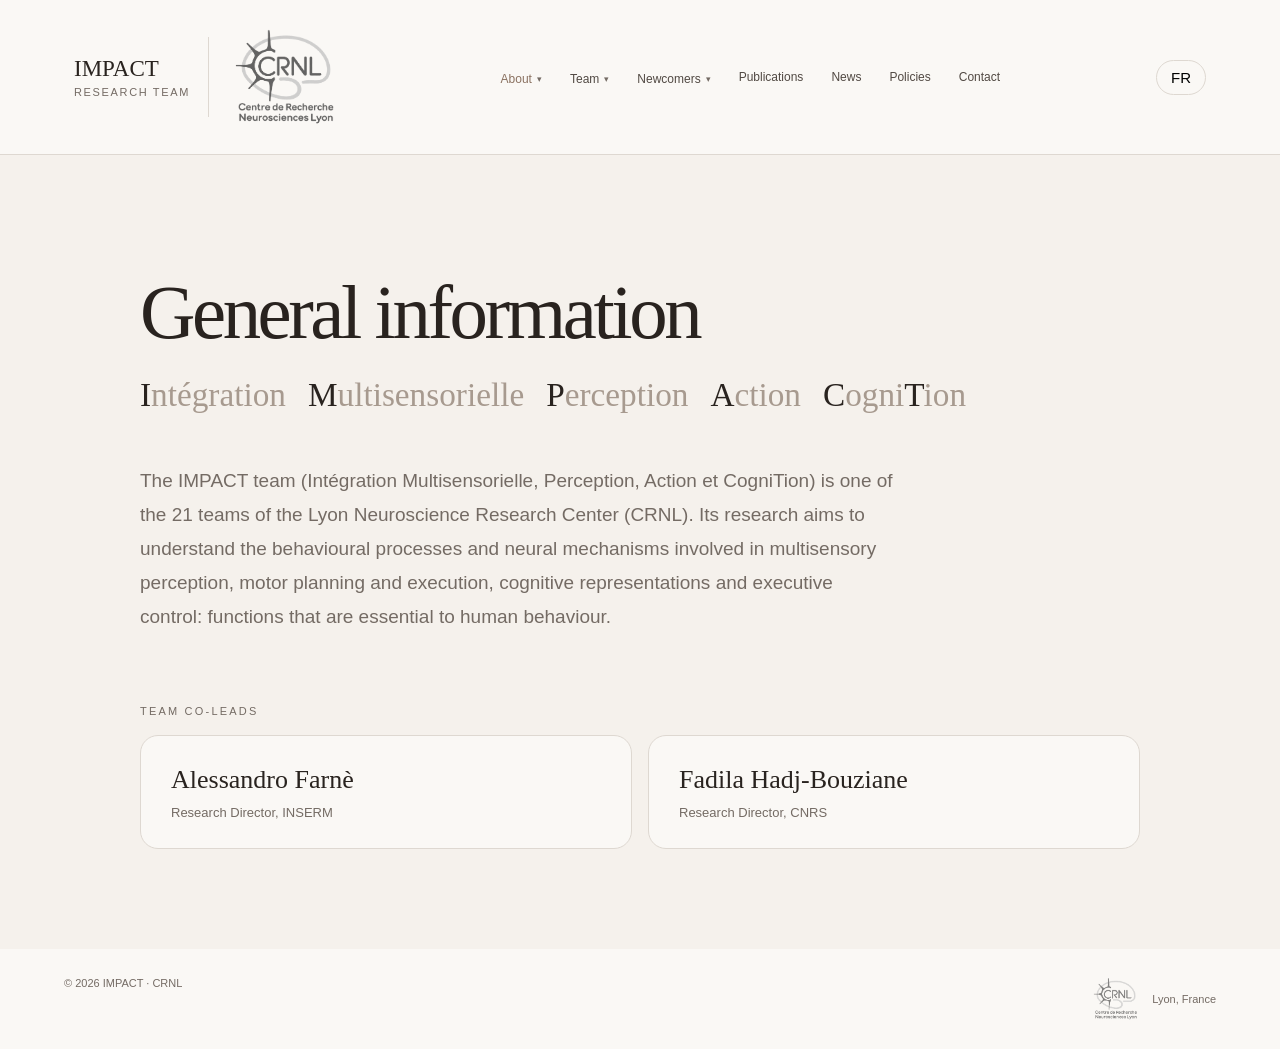
==== commit 5b3101f4: "Add files via upload" ====
--- a/about.html
+++ b/about.html
@@ -49,19 +49,20 @@
       </div>
      </div>
      <div class="dropdown">
-      <a data-en="Newcomers" data-fr="Nouveaux arrivants" href="newcomers.html" data-page="newcomers">Newcomers</a>
-      <div class="dropdown-menu">
-       <div class="dropdown-menu-inner">
-        <a data-en="Guide" data-fr="Guide" href="newcomers.html">Guide</a>
-       </div>
-      </div>
-     </div>
-     <div class="dropdown">
       <a data-en="Team" data-fr="Équipe" href="team.html" data-page="team">Team</a>
       <div class="dropdown-menu">
        <div class="dropdown-menu-inner">
         <a data-en="Researchers" data-fr="Chercheurs" href="team.html#researchers">Researchers</a>
         <a data-en="Technical staff" data-fr="Personnel technique" href="team.html#technical-staff">Technical staff</a>
+        <a data-en="Administrative staff" data-fr="Personnel administratif" href="team.html#administrative-staff">Administrative staff</a>
+       </div>
+      </div>
+     </div>
+     <div class="dropdown">
+      <a data-en="Newcomers" data-fr="Nouveaux arrivants" href="newcomers.html" data-page="newcomers">Newcomers</a>
+      <div class="dropdown-menu">
+       <div class="dropdown-menu-inner">
+        <a data-en="Guide" data-fr="Guide" href="newcomers.html">Guide</a>
        </div>
       </div>
      </div>
@@ -75,19 +76,34 @@
     </button>
    </div>
   </header>
-  <main class="page">
-   <section class="section" id="about">
-    <div class="eyebrow" data-en="01 / About us" data-fr="01 / À propos">
-     01 / About us
+  <main class="story">
+   <!-- ===== GENERAL INFORMATION ===== -->
+   <section class="story-section" id="general-information">
+    <div class="story-inner">
+     <h2 class="reveal" data-en="General information" data-fr="Informations générales">General information</h2>
+
+     <div class="acronym reveal delay-1" aria-label="IMPACT : Intégration Multisensorielle, Perception, Action et CogniTion">
+      <span><b>I</b>ntégration</span>
+      <span><b>M</b>ultisensorielle</span>
+      <span><b>P</b>erception</span>
+      <span><b>A</b>ction</span>
+      <span><b>C</b>ogni<b>T</b>ion</span>
+     </div>
+
+     <p class="reveal about-text" data-en="The IMPACT team (Intégration Multisensorielle, Perception, Action et CogniTion) is one of the 21 teams of the Lyon Neuroscience Research Center (CRNL). Its research aims to understand the behavioural processes and neural mechanisms involved in multisensory perception, motor planning and execution, cognitive representations and executive control: functions that are essential to human behaviour." data-fr="L'équipe IMPACT (Intégration Multisensorielle, Perception, Action et CogniTion) est l'une des 21 équipes du Centre de Recherche en Neurosciences de Lyon (CRNL). Ses recherches visent à comprendre les processus comportementaux et les mécanismes neuronaux impliqués dans la perception multisensorielle, la planification et l'exécution motrices, les représentations cognitives et le contrôle exécutif, des fonctions essentielles au comportement humain.">The IMPACT team (Intégration Multisensorielle, Perception, Action et CogniTion) is one of the 21 teams of the Lyon Neuroscience Research Center (CRNL). Its research aims to understand the behavioural processes and neural mechanisms involved in multisensory perception, motor planning and execution, cognitive representations and executive control: functions that are essential to human behaviour.</p>
+
+     <div class="leads-title reveal" data-en="Team co-leads" data-fr="Codirection de l'équipe">Team co-leads</div>
+     <div class="leads">
+      <div class="lead-card reveal">
+       <strong>Alessandro Farnè</strong>
+       <span data-en="Research Director, INSERM" data-fr="Directeur de recherche, INSERM">Research Director, INSERM</span>
+      </div>
+      <div class="lead-card reveal delay-1">
+       <strong>Fadila Hadj-Bouziane</strong>
+       <span data-en="Research Director, CNRS" data-fr="Directrice de recherche, CNRS">Research Director, CNRS</span>
+      </div>
+     </div>
     </div>
-    <h2 data-en="Curiosity drives&lt;br&gt;discovery." data-fr="La curiosité nourrit&lt;br&gt;la découverte.">
-     Curiosity drives
-     <br/>
-     discovery.
-    </h2>
-    <p class="intro placeholder" data-en="[Insert the team's official description, scientific mission and approach here.]" data-fr="[Insérer ici la présentation officielle de l'équipe, ses objectifs scientifiques et son approche.]">
-     [Insert the team's official description, scientific mission and approach here.]
-    </p>
    </section>
   </main>
   <footer>
--- a/style.css
+++ b/style.css
@@ -1963,3 +1963,206 @@
   .r-num { width: 48px; height: 48px; font-size: 22px; }
   .tabs { flex-direction: column; }
 }
+
+.story-section .about-text { max-width: 760px; font-size: 19px; }
+body[data-page="about"] .story-section { min-height: calc(100vh - 155px); border-top: none; }
+
+
+/* ----- Home: methods & techniques ----- */
+.tech-grid { display: grid; grid-template-columns: repeat(3, 1fr); gap: 14px; margin-top: 45px; }
+.tech-group { background: var(--paper); border: 1px solid var(--line); border-radius: 20px; padding: 24px; }
+.tech-title { display: block; font: 400 21px Georgia, serif; margin-bottom: 16px; }
+.chips-light { display: flex; flex-wrap: wrap; gap: 8px; }
+.chip { font-size: 13px; padding: 7px 12px; border-radius: 30px; background: var(--soft); color: var(--ink); }
+
+.highlight {
+  margin-top: 40px;
+  padding: 40px;
+  border-radius: 26px;
+  background: var(--lab);
+  color: #e9e2db;
+}
+.highlight-kicker { font-size: 11px; letter-spacing: .2em; text-transform: uppercase; color: #cdb7a6; margin-bottom: 14px; }
+.story-section .highlight p { font: 400 clamp(22px, 2.6vw, 32px)/1.35 Georgia, serif; color: #f4eee8; max-width: 820px; margin: 0; }
+.highlight b { color: #fff; font-weight: 400; border-bottom: 1px solid var(--accent); }
+
+.lead-card.platform { position: relative; display: block; }
+.lead-card.platform strong { font-size: 30px; }
+.lead-card.platform i { position: absolute; top: 26px; right: 28px; font-style: normal; color: var(--accent); }
+
+@media (max-width: 900px) { .tech-grid { grid-template-columns: 1fr; } .highlight { padding: 28px; } }
+span.leads-title { display: block; }
+
+
+/* ----- Team: researcher cards ----- */
+.story-section .pi-hint, .pi-hint { font-size: 14px; color: var(--muted); margin: 0 0 22px; }
+.pi-grid { display: grid; grid-template-columns: repeat(3, 1fr); gap: 14px; }
+
+.pi-card {
+  position: relative;
+  text-align: left;
+  font: inherit;
+  color: inherit;
+  cursor: pointer;
+  display: flex;
+  flex-direction: column;
+  gap: 6px;
+  min-height: 200px;
+  padding: 24px;
+  border-radius: 20px;
+  border: 1px solid var(--line);
+  background: #f1ede8;
+  transition: transform .3s ease, box-shadow .3s ease, background .3s;
+}
+.pi-card:hover { transform: translateY(-4px); background: #ebe4dd; box-shadow: 0 16px 32px rgba(60,45,35,.08); }
+.pi-card b { font: 400 23px/1.2 Georgia, serif; margin-top: 10px; }
+.pi-role { font-size: 13px; color: var(--muted); line-height: 1.5; }
+.pi-preview { font-size: 13px; color: var(--accent); margin-top: auto; padding-top: 10px; padding-right: 26px; line-height: 1.5; }
+.pi-more {
+  position: absolute; right: 18px; bottom: 18px;
+  width: 26px; height: 26px; border-radius: 50%;
+  background: var(--paper); color: var(--accent);
+  display: flex; align-items: center; justify-content: center;
+  font-style: normal; font-size: 16px; transition: transform .3s;
+}
+.pi-card:hover .pi-more { transform: rotate(90deg); }
+
+.pi-avatar {
+  width: 52px; height: 52px; border-radius: 50%;
+  display: inline-flex; align-items: center; justify-content: center;
+  font: 400 18px Georgia, serif; color: #fff;
+}
+.pi-avatar.big { width: 72px; height: 72px; font-size: 26px; }
+.inst-inserm { background: #8a7160; }
+.inst-cnrs { background: #5f7a8c; }
+.inst-ucbl { background: #6e8566; }
+.inst-hcl { background: #9a6a72; }
+
+.pi-badge {
+  position: absolute; top: 22px; right: 22px;
+  font-size: 10px; letter-spacing: .15em; text-transform: uppercase;
+  padding: 5px 10px; border-radius: 20px; background: var(--lab); color: #fff;
+}
+
+.pi-dialog {
+  width: min(560px, 92vw);
+  border: none;
+  border-radius: 26px;
+  padding: 40px 36px 36px;
+  background: var(--paper);
+  color: var(--ink);
+  box-shadow: 0 30px 80px rgba(40,30,20,.25);
+}
+.pi-dialog::backdrop { background: rgba(41,35,31,.45); backdrop-filter: blur(4px); }
+.pi-dialog[open] { animation: popIn .35s cubic-bezier(.2,.7,.2,1); }
+@keyframes popIn { from { opacity: 0; transform: translateY(16px) scale(.97); } to { opacity: 1; transform: none; } }
+.pi-dialog h3 { font-size: 34px; letter-spacing: -.03em; margin: 18px 0 6px; }
+.pi-dialog .pi-role { font-size: 15px; margin: 0 0 26px; }
+.pi-dialog .pi-badge { top: 40px; right: 70px; }
+.pi-dialog .gtk-label { display: block; margin-bottom: 12px; }
+.pi-close {
+  position: absolute; top: 18px; right: 18px;
+  width: 36px; height: 36px; border-radius: 50%;
+  border: 1px solid var(--line); background: transparent;
+  font-size: 22px; line-height: 1; cursor: pointer; color: var(--ink);
+}
+.pi-close:hover { border-color: var(--accent); color: var(--accent); }
+
+@media (max-width: 1000px) { .pi-grid { grid-template-columns: 1fr 1fr; } }
+@media (max-width: 600px) { .pi-grid { grid-template-columns: 1fr; } .pi-card { min-height: 0; } }
+
+
+/* ----- Team: photos ----- */
+.pi-card { padding: 14px 14px 22px; }
+.pi-card > b, .pi-card > .pi-role, .pi-card > .pi-preview { padding-left: 10px; padding-right: 10px; }
+.pi-photo {
+  display: block;
+  width: 100%;
+  aspect-ratio: 4 / 4.2;
+  border-radius: 14px;
+  overflow: hidden;
+  background: var(--soft);
+}
+.pi-photo img { width: 100%; height: 100%; object-fit: cover; object-position: center 22%; transition: transform .6s ease; }
+.pi-card:hover .pi-photo img { transform: scale(1.04); }
+.pi-photo-empty { display: flex; align-items: center; justify-content: center; }
+.pi-photo-empty .pi-avatar { width: 92px; height: 92px; font-size: 32px; }
+.pi-card .pi-badge { top: 26px; right: 26px; z-index: 1; }
+.pi-card b { margin-top: 14px; }
+.pi-preview { padding-right: 40px !important; }
+
+.pi-dialog-photo { width: 120px; height: 120px; border-radius: 50%; object-fit: cover; object-position: center 22%; display: block; }
+
+.memoriam {
+  margin-top: 40px;
+  display: grid;
+  grid-template-columns: 160px 1fr;
+  gap: 30px;
+  align-items: center;
+  padding: 30px;
+  border-radius: 24px;
+  border: 1px solid var(--line);
+  background: var(--paper);
+}
+.memoriam img { width: 160px; height: 160px; border-radius: 50%; object-fit: cover; filter: grayscale(.35); }
+.memoriam h3 { font-size: 34px; letter-spacing: -.03em; margin: 8px 0 10px; }
+.memoriam p { margin: 0; font-size: 16px; line-height: 1.7; color: var(--muted); max-width: 620px; }
+@media (max-width: 700px) { .memoriam { grid-template-columns: 1fr; text-align: center; } .memoriam img { margin: auto; } }
+
+
+/* ----- Team: big round clickable photos ----- */
+.pi-grid { grid-template-columns: repeat(4, 1fr); gap: 18px; }
+.pi-card {
+  align-items: center;
+  text-align: center;
+  padding: 26px 18px 24px;
+  min-height: 0;
+  background: transparent;
+  border-color: transparent;
+}
+.pi-card:hover { background: #f1ede8; border-color: var(--line); }
+.pi-card > b, .pi-card > .pi-role, .pi-card > .pi-preview { padding-left: 0; padding-right: 0; }
+.pi-photo {
+  width: 180px;
+  height: 180px;
+  aspect-ratio: auto;
+  border-radius: 50%;
+  margin: 0 auto;
+  box-shadow: 0 12px 30px rgba(60,45,35,.12);
+  outline: 4px solid var(--paper);
+  transition: transform .35s ease, box-shadow .35s ease;
+}
+.pi-card:hover .pi-photo { transform: scale(1.04); box-shadow: 0 18px 40px rgba(60,45,35,.18); }
+.pi-card:hover .pi-photo img { transform: none; }
+.pi-photo-empty .pi-avatar { width: 100%; height: 100%; font-size: 46px; }
+.pi-card b { margin-top: 18px; font-size: 22px; }
+.pi-card .pi-preview { margin-top: 8px; padding-top: 0; padding-right: 0 !important; }
+.pi-card .pi-more { position: static; margin-top: 12px; }
+.pi-card .pi-badge { top: 26px; right: auto; left: 50%; transform: translateX(-50%); top: 8px; }
+.pi-card-empty { cursor: default; }
+.pi-card-empty:hover { background: transparent; border-color: transparent; }
+.pi-card-empty b { color: var(--muted); }
+
+.staff-group {
+  display: block;
+  margin: 40px 0 6px;
+  font-size: 11px;
+  letter-spacing: .2em;
+  text-transform: uppercase;
+  color: var(--accent);
+  padding-bottom: 10px;
+  border-bottom: 1px solid var(--line);
+}
+
+@media (max-width: 1100px) { .pi-grid { grid-template-columns: repeat(3, 1fr); } }
+@media (max-width: 800px)  { .pi-grid { grid-template-columns: repeat(2, 1fr); } .pi-photo { width: 140px; height: 140px; } }
+@media (max-width: 480px)  { .pi-grid { grid-template-columns: 1fr; } }
+
+.pi-mail {
+  display: inline-flex; align-items: center; gap: 6px;
+  margin: -12px 0 26px; padding: 8px 14px; border-radius: 30px;
+  background: var(--soft); color: var(--ink); font-size: 14px;
+  transition: background .25s, color .25s;
+}
+.pi-mail:hover { background: var(--accent); color: #fff; }
+.subhead#administrative-staff { margin-top: 60px; }
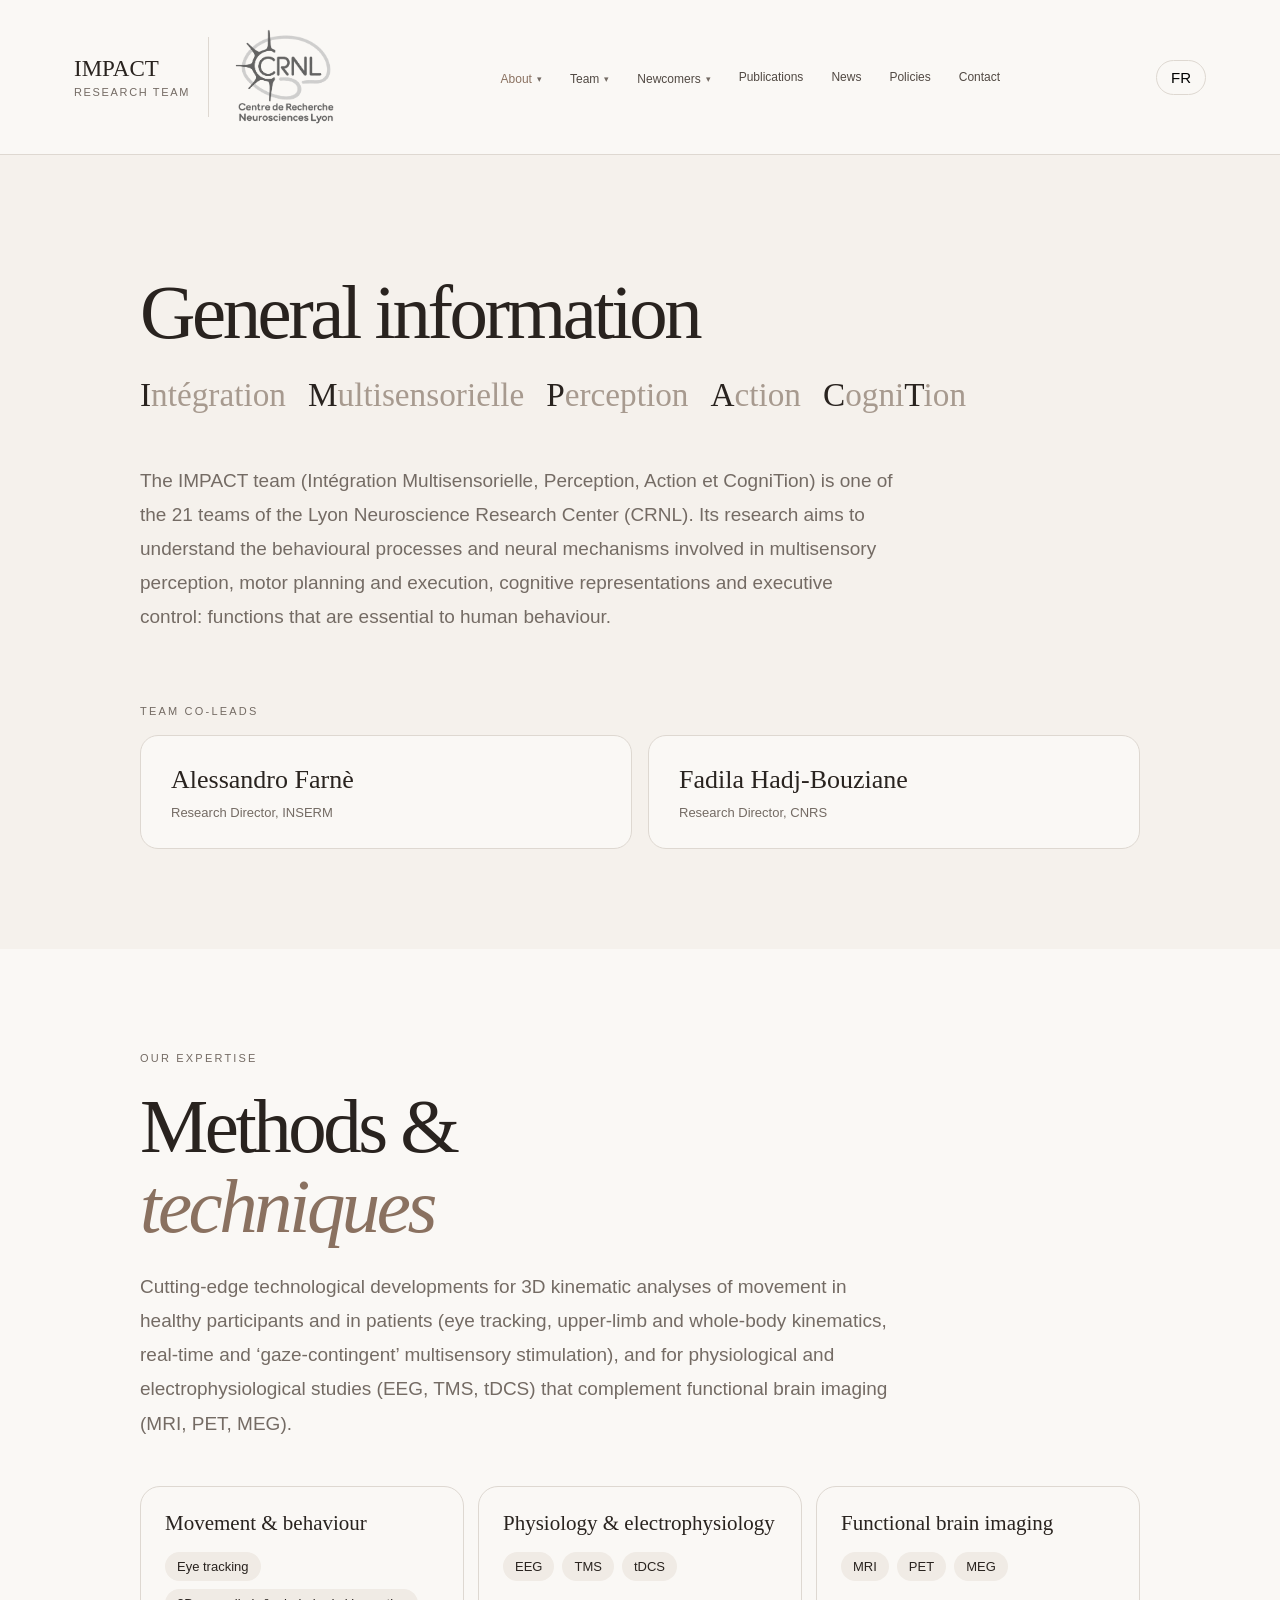
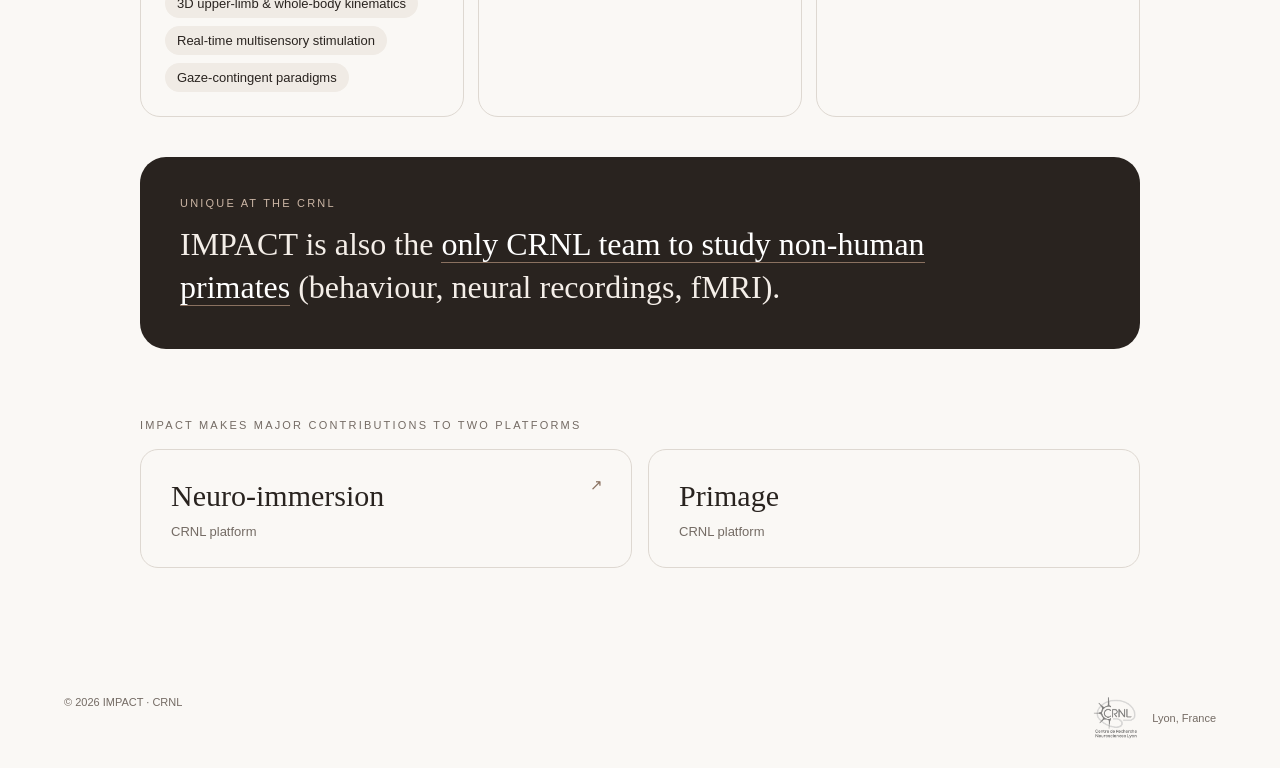
==== commit 49a5cfb0: "Add files via upload" ====
--- a/about.html
+++ b/about.html
@@ -105,6 +105,32 @@
      </div>
     </div>
    </section>
+
+   <!-- ===== METHODS & TECHNIQUES ===== -->
+   <section class="story-section" id="methods">
+    <div class="story-inner">
+     <div class="eyebrow reveal" data-en="Our expertise" data-fr="Notre expertise">Our expertise</div>
+     <h2 class="reveal" data-en="Methods &amp;&lt;br&gt;&lt;em&gt;techniques&lt;/em&gt;" data-fr="Méthodes et&lt;br&gt;&lt;em&gt;techniques&lt;/em&gt;">Methods &amp;<br><em>techniques</em></h2>
+     <p class="reveal about-text" data-en="Cutting-edge technological developments for 3D kinematic analyses of movement in healthy participants and in patients (eye tracking, upper-limb and whole-body kinematics, real-time and ‘gaze-contingent’ multisensory stimulation), and for physiological and electrophysiological studies (EEG, TMS, tDCS) that complement functional brain imaging (MRI, PET, MEG)." data-fr="Développements technologiques de pointe pour les analyses cinématiques en 3D des mouvements chez des sujets sains et chez les patients (oculométrie, cinématique des membres supérieurs et du corps entier, stimulations multisensorielles en temps réel et ‘gaze-contingent’) et pour des études physiologiques et électrophysiologiques complémentaires de l'imagerie cérébrale (EEG, TMS, tDCS) et fonctionnelle (IRM, TEP, MEG).">Cutting-edge technological developments for 3D kinematic analyses of movement in healthy participants and in patients (eye tracking, upper-limb and whole-body kinematics, real-time and ‘gaze-contingent’ multisensory stimulation), and for physiological and electrophysiological studies (EEG, TMS, tDCS) that complement functional brain imaging (MRI, PET, MEG).</p>
+
+     <div class="tech-grid">
+      <div class="tech-group reveal"><span class="tech-title" data-en="Movement &amp; behaviour" data-fr="Mouvement et comportement">Movement & behaviour</span><div class="chips-light"><span class="chip"><span data-en="Eye tracking" data-fr="Oculométrie">Eye tracking</span></span><span class="chip"><span data-en="3D upper-limb &amp; whole-body kinematics" data-fr="Cinématique 3D des membres supérieurs et du corps entier">3D upper-limb & whole-body kinematics</span></span><span class="chip"><span data-en="Real-time multisensory stimulation" data-fr="Stimulations multisensorielles en temps réel">Real-time multisensory stimulation</span></span><span class="chip"><span data-en="Gaze-contingent paradigms" data-fr="Paradigmes « gaze-contingent »">Gaze-contingent paradigms</span></span></div></div>
+      <div class="tech-group reveal delay-1"><span class="tech-title" data-en="Physiology &amp; electrophysiology" data-fr="Physiologie et électrophysiologie">Physiology & electrophysiology</span><div class="chips-light"><span class="chip"><span data-en="EEG" data-fr="EEG">EEG</span></span><span class="chip"><span data-en="TMS" data-fr="TMS">TMS</span></span><span class="chip"><span data-en="tDCS" data-fr="tDCS">tDCS</span></span></div></div>
+      <div class="tech-group reveal delay-2"><span class="tech-title" data-en="Functional brain imaging" data-fr="Imagerie cérébrale fonctionnelle">Functional brain imaging</span><div class="chips-light"><span class="chip"><span data-en="MRI" data-fr="IRM">MRI</span></span><span class="chip"><span data-en="PET" data-fr="TEP">PET</span></span><span class="chip"><span data-en="MEG" data-fr="MEG">MEG</span></span></div></div>
+     </div>
+
+     <div class="highlight reveal">
+      <div class="highlight-kicker" data-en="Unique at the CRNL" data-fr="Unique au CRNL">Unique at the CRNL</div>
+      <p data-en="IMPACT is also the &lt;b&gt;only CRNL team to study non-human primates&lt;/b&gt; (behaviour, neural recordings, fMRI)." data-fr="IMPACT est également la &lt;b&gt;seule équipe du CRNL à étudier les primates non humains&lt;/b&gt; (comportement, enregistrement neuronal, IRMf).">IMPACT is also the <b>only CRNL team to study non-human primates</b> (behaviour, neural recordings, fMRI).</p>
+     </div>
+
+     <span class="leads-title reveal" data-en="IMPACT makes major contributions to two platforms" data-fr="IMPACT offre des contributions majeures aux plateformes">IMPACT makes major contributions to two platforms</span>
+     <div class="leads">
+      <a class="lead-card platform reveal" href="https://www.crnl.fr/fr/plateforme/neuro-immersion" target="_blank" rel="noopener noreferrer"><strong>Neuro-immersion</strong><span data-en="CRNL platform" data-fr="Plateforme du CRNL">CRNL platform</span><i aria-hidden="true">↗</i></a>
+      <div class="lead-card platform reveal delay-1"><strong>Primage</strong><span data-en="CRNL platform" data-fr="Plateforme du CRNL">CRNL platform</span></div>
+     </div>
+    </div>
+   </section>
   </main>
   <footer>
    <span>
